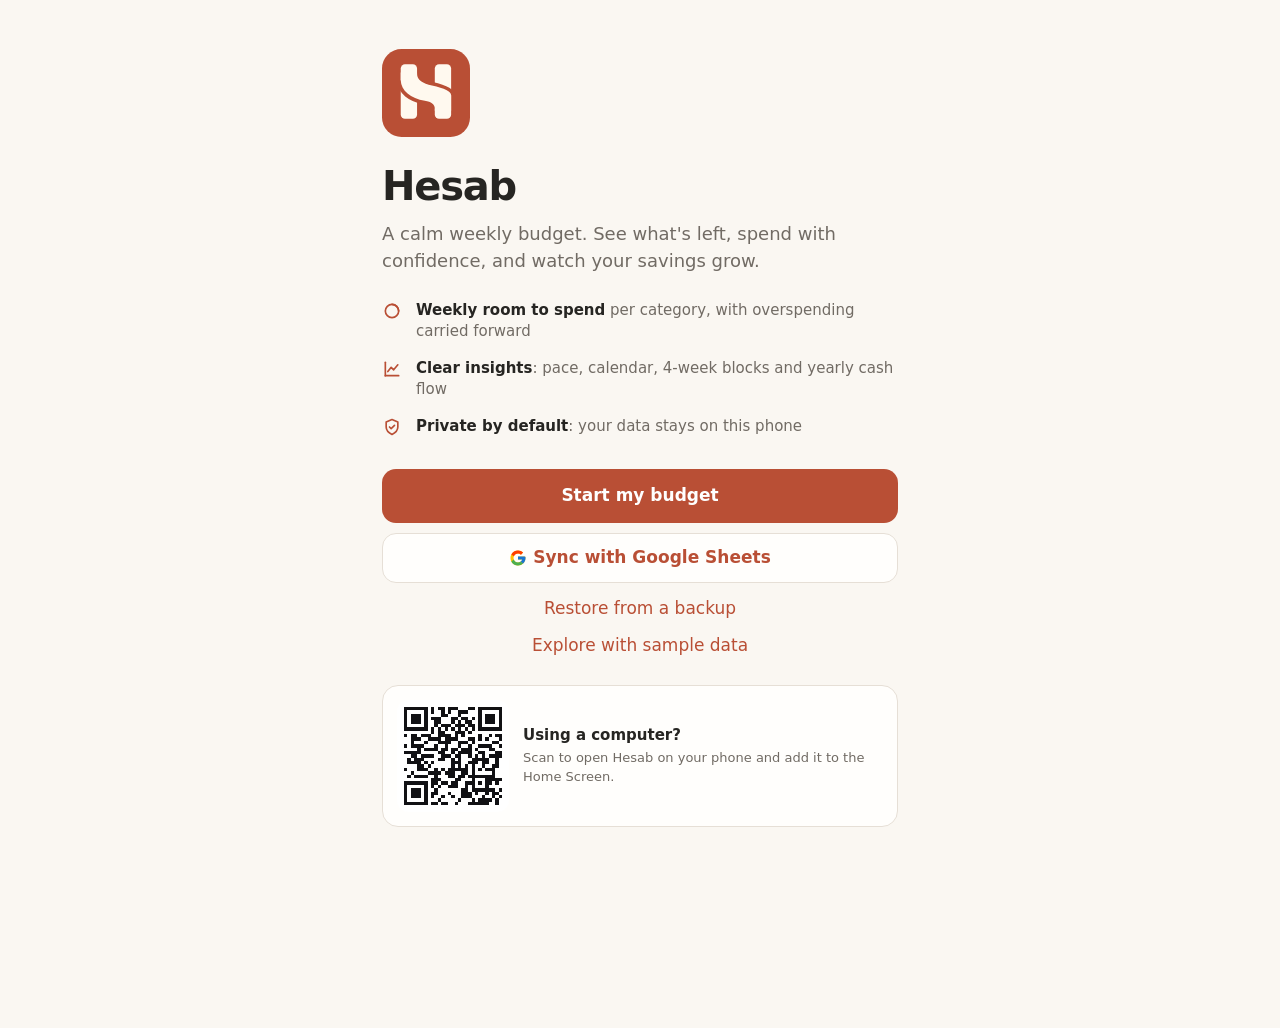
==== index.html @ 4f5e7a4a "1.4: new Hesab identity — H logo, terracotta theme tokens, icons Co-Authored-By: Claude Opus 5.5 <no" ====
<!doctype html>
<html lang="en">
<head>
  <meta charset="utf-8">
  <meta name="viewport" content="width=device-width, initial-scale=1, viewport-fit=cover, user-scalable=no">
  <title>Hesab</title>
  <meta name="description" content="Weekly budget tracker for your Google Sheet.">
  <meta name="theme-color" content="#FAF7F2" media="(prefers-color-scheme: light)">
  <meta name="theme-color" content="#1A1917" media="(prefers-color-scheme: dark)">
  <meta name="apple-mobile-web-app-capable" content="yes">
  <meta name="mobile-web-app-capable" content="yes">
  <meta name="apple-mobile-web-app-status-bar-style" content="default">
  <meta name="apple-mobile-web-app-title" content="Hesab">
  <meta name="format-detection" content="telephone=no">
  <link rel="apple-touch-icon" href="apple-touch-icon.png">
  <link rel="icon" type="image/svg+xml" href="favicon.svg">
  <link rel="icon" href="favicon.ico" sizes="48x48">
  <link rel="manifest" href="manifest.webmanifest">
  <link rel="stylesheet" href="app.css">
</head>
<body>
  <main id="view" aria-live="polite"></main>

  <button class="fab" id="fab" aria-label="Add transaction">
    <svg width="26" height="26" viewBox="0 0 24 24" fill="none" stroke="currentColor" stroke-width="2.4" stroke-linecap="round" aria-hidden="true"><path d="M12 5v14M5 12h14"/></svg>
  </button>

  <nav class="tabbar" aria-label="Sections">
    <button class="tab on" data-tab="week">
      <svg width="24" height="24" viewBox="0 0 24 24" fill="none" stroke="currentColor" stroke-width="2" stroke-linecap="round" aria-hidden="true"><circle cx="12" cy="12" r="8.5"/><path d="M12 3.5a8.5 8.5 0 0 1 8.5 8.5"/></svg>
      <span>Week</span>
    </button>
    <button class="tab" data-tab="activity">
      <svg width="24" height="24" viewBox="0 0 24 24" fill="none" stroke="currentColor" stroke-width="2" stroke-linecap="round" aria-hidden="true"><path d="M9 6h11M9 12h11M9 18h11"/><circle cx="4.5" cy="6" r="1"/><circle cx="4.5" cy="12" r="1"/><circle cx="4.5" cy="18" r="1"/></svg>
      <span>Activity</span>
    </button>
    <button class="tab" data-tab="insights">
      <svg width="24" height="24" viewBox="0 0 24 24" fill="none" stroke="currentColor" stroke-width="2" stroke-linecap="round" stroke-linejoin="round" aria-hidden="true"><path d="M4 20V4"/><path d="M4 20h16"/><path d="m7 15 4-5 3 3 5-6"/></svg>
      <span>Insights</span>
    </button>
  </nav>

  <script src="qrcode.js"></script>
  <script type="module" src="app.js"></script>
</body>
</html>
---- app.css ----
/* ───── Hesab theme tokens (single source of truth; see tokens.json) */
:root {
  --brand: #B94F35;            /* primary actions, active navigation */
  --brand-pressed: #963E29;    /* pressed primary buttons */
  --brand-text: #B94F35;       /* brand-coloured text on light surfaces (AA 4.6:1+) */
  --brand-on-selection: #963E29; /* brand text on --selection (AA 5.7:1) */
  --on-brand: #FFFFFF;         /* text/icons on --brand (AA 5.0:1) */
  --background: #FAF7F2;
  --surface: #FFFEFC;
  --text-primary: #262522;
  --text-secondary: #716B64;   /* AA 4.9:1 on background */
  --border: #E6DFD6;
  --selection: #F6E5DC;
  --success: #28745B;
  --warning: #946313;
  --danger: #B63F42;
  --logo-foreground: #FFF9EF;
  --neutral-chart: #A69C91;    /* bills / fixed costs in charts */

  /* legacy aliases used throughout the stylesheet and charts */
  --bg: var(--background);
  --card: var(--surface);
  --text: var(--text-primary);
  --muted: var(--text-secondary);
  --fill: rgba(113, 107, 100, .13);
  --fill2: rgba(113, 107, 100, .07);
  --line: var(--border);
  --accent: var(--brand);
  --accent-soft: var(--selection);
  --good: var(--success);
  --warn: var(--warning);
  --bad: var(--danger);
  --income: var(--success);
  --fixed: var(--neutral-chart);
  --spend: var(--text-primary); /* ordinary spending in charts stays charcoal */

  --radius: 16px;
  --radius-sm: 12px;
  --shadow-sm: 0 1px 2px rgba(38, 37, 34, .05);
  --tabbar: 64px;
  --safe-b: env(safe-area-inset-bottom, 0px);
  --safe-t: env(safe-area-inset-top, 0px);
  color-scheme: light dark;
}
@media (prefers-color-scheme: dark) {
  :root {
    /* warm dark: brand fills stay #B94F35; text-level pairings lifted for AA */
    --background: #1A1917; --surface: #252421; --text-primary: #F5F0E8; --text-secondary: #B2A99E;
    --border: #3A3632; --selection: #3D2A22;
    --brand-text: #E58B70; --brand-on-selection: #F0A58C;
    --success: #5DB892; --warning: #D9A548; --danger: #EE7A7C;
    --neutral-chart: #6E665E;
    --fill: rgba(178, 169, 158, .16); --fill2: rgba(178, 169, 158, .09);
    --shadow-sm: none;
  }
}

* { box-sizing: border-box; -webkit-tap-highlight-color: transparent; }
[hidden] { display: none !important; }
html { background: var(--bg); }
body {
  margin: 0; min-height: 100dvh; background: var(--bg); color: var(--text);
  font: 17px/1.35 -apple-system, BlinkMacSystemFont, "SF Pro Text", "Inter", system-ui, sans-serif;
  -webkit-font-smoothing: antialiased; -webkit-text-size-adjust: 100%;
  font-variant-numeric: tabular-nums;
  overscroll-behavior-y: none;
}
body.locked { overflow: hidden; }
button { font: inherit; color: inherit; background: none; border: 0; padding: 0; cursor: pointer; }
input { font: inherit; color: inherit; }
h1, h2, h3, p { margin: 0; }
.ic { display: block; flex: none; }
.num, .big, .kpi, .tx-a, .tile b, .cl-r, .amount, .donut-v { font-family: -apple-system-ui-rounded, "SF Pro Rounded", ui-rounded, -apple-system, system-ui, sans-serif; font-variant-numeric: tabular-nums; }

main#view {
  max-width: 560px; margin: 0 auto;
  padding: calc(var(--safe-t) + 8px) 16px calc(var(--tabbar) + var(--safe-b) + 96px);
  display: flex; flex-direction: column; gap: 14px;
  animation: fade .28s ease;
}
@keyframes fade { from { opacity: .4; transform: translateY(4px); } to { opacity: 1; transform: none; } }

/* ───── header */
.hdr { padding: 6px 2px 4px; }
.hdr-row { display: flex; align-items: center; justify-content: space-between; min-height: 36px; }
.eyebrow { font-size: 13px; color: var(--muted); font-weight: 500; }
.hdr-actions { display: flex; gap: 8px; }
.icon-btn { width: 36px; height: 36px; border-radius: 50%; display: grid; place-items: center; background: var(--card); color: var(--text); border: 1px solid var(--border); }
.icon-btn.spin .ic { animation: spin 0.9s linear infinite; }
@keyframes spin { to { transform: rotate(360deg); } }
.hdr-title { display: flex; align-items: center; gap: 8px; margin-top: 6px; }
.titles { flex: 1; min-width: 0; }
.hdr-title:has(.chev) .titles { text-align: center; cursor: pointer; }
.hdr h1 { font-size: 34px; line-height: 1.1; font-weight: 700; letter-spacing: -.02em; }
.hdr p { color: var(--muted); font-size: 15px; margin-top: 3px; }
.chev { width: 38px; height: 38px; border-radius: 50%; display: grid; place-items: center; background: var(--card); border: 1px solid var(--border); color: var(--brand-text); }
.chev:disabled { opacity: .3; }

/* ───── cards */
.card { background: var(--card); border: 1px solid var(--border); border-radius: var(--radius); padding: 16px; box-shadow: var(--shadow-sm); }
.card-h { display: flex; align-items: baseline; justify-content: space-between; gap: 10px; margin-bottom: 10px; }
.card h2 { font-size: 19px; font-weight: 650; letter-spacing: -.01em; }
.muted { color: var(--muted); font-size: 14px; }
.link { color: var(--brand-text); font-size: 15px; font-weight: 500; }
.empty { color: var(--muted); font-size: 15px; padding: 8px 0 2px; }
.big-empty { text-align: center; padding: 48px 0; }
.hint { color: var(--muted); font-size: 13px; line-height: 1.4; margin: 6px 4px 10px; }

/* hero */
.hero { display: flex; align-items: center; gap: 18px; padding: 20px 18px; }
.hero-ring { position: relative; width: 132px; height: 132px; flex: none; }
.ring-arc { animation: ringIn .9s cubic-bezier(.2, .8, .2, 1); }
@keyframes ringIn { from { stroke-dasharray: 0 999; } }
.ring-c { position: absolute; inset: 0; display: grid; place-content: center; text-align: center; }
.ring-c b { font-size: 26px; font-weight: 700; letter-spacing: -.02em; font-family: ui-rounded, -apple-system, system-ui; }
.ring-c span { font-size: 12px; color: var(--muted); margin-top: -2px; }
.hero-txt { display: flex; flex-direction: column; min-width: 0; }
.pill { align-self: flex-start; font-size: 12px; font-weight: 650; padding: 3px 9px; border-radius: 99px; margin-bottom: 8px; }
.pill.good { color: var(--good); background: color-mix(in srgb, var(--good) 11%, var(--card)); }
.pill.warn { color: var(--warn); background: color-mix(in srgb, var(--warn) 11%, var(--card)); }
.pill.bad { color: var(--bad); background: color-mix(in srgb, var(--bad) 10%, var(--card)); }
.pill .ic { display: inline-block; vertical-align: -2px; margin-right: 4px; }
.lbl { font-size: 14px; color: var(--muted); }
.big { font-size: 40px; line-height: 1.05; font-weight: 700; letter-spacing: -.03em; margin: 2px 0 4px; }
.sub { font-size: 14px; color: var(--muted); }
.sub.em { color: var(--text); font-weight: 500; margin-top: 4px; }
.warnTxt { color: var(--bad); margin-top: 2px; }

/* demo banner */
.demo { display: flex; align-items: center; gap: 12px; text-align: left; padding: 14px 16px; width: 100%; }
.demo > span:nth-child(2) { flex: 1; display: flex; flex-direction: column; }
.demo b { font-size: 15px; }
.demo small { font-size: 13px; color: var(--muted); }
.demo-ic { width: 36px; height: 36px; border-radius: 12px; display: grid; place-items: center; background: var(--selection); color: var(--brand-on-selection); }
.demo > .ic { color: var(--muted); }

/* charts */
.chart { width: 100%; height: auto; display: block; overflow: visible; }
.chart .axis { stroke: var(--line); stroke-width: 1; }
.chart .ideal { fill: none; stroke: var(--muted); stroke-opacity: .55; stroke-width: 1.6; stroke-dasharray: 4 5; }
.chart .target { stroke: var(--muted); stroke-opacity: .7; stroke-width: 1.4; stroke-dasharray: 4 4; }
.chart .tick, .donut .tick { font-size: 11px; fill: var(--muted); font-weight: 500; }
.chart .tick.strong { fill: var(--text); font-weight: 700; }
.chart .draw { stroke-dasharray: 900; animation: draw 1s ease forwards; }
@keyframes draw { from { stroke-dashoffset: 900; } to { stroke-dashoffset: 0; } }
.chart .wbar { cursor: pointer; }
.chart .wbar rect:nth-child(2) { transition: opacity .2s; }
.legend { display: flex; align-items: center; gap: 6px; font-size: 12px; color: var(--muted); }
.legend i { display: inline-block; width: 9px; height: 9px; border-radius: 3px; margin-left: 4px; }
.lg-line { width: 14px !important; height: 3px !important; border-radius: 2px; background: var(--spend); }
.lg-dash { width: 14px !important; height: 0 !important; border-top: 2px dashed var(--muted); border-radius: 0 !important; }

/* category lines */
.list { padding-top: 14px; padding-bottom: 8px; }
.cl { display: flex; gap: 12px; align-items: center; padding: 9px 0; }
.cl + .cl { border-top: .5px solid var(--line); }
.cl-main { flex: 1; min-width: 0; }
.cl-top { display: flex; justify-content: space-between; align-items: baseline; gap: 8px; }
.cl-n { font-weight: 550; font-size: 16px; white-space: nowrap; overflow: hidden; text-overflow: ellipsis; }
.cl-r { font-size: 15px; font-weight: 600; white-space: nowrap; }
.cl-r.neg { color: var(--bad); }
.bar { height: 6px; border-radius: 6px; background: var(--fill); margin: 7px 0 5px; overflow: hidden; }
.bar i { display: block; height: 100%; border-radius: 6px; transition: width .6s cubic-bezier(.2, .8, .2, 1); }
.cl-sub { font-size: 13px; color: var(--muted); }
.cl-sub em { color: var(--bad); font-style: normal; }
.cat-ic { display: grid; place-items: center; border-radius: 30%; color: var(--c); background: color-mix(in srgb, var(--c) 15%, transparent); flex: none; }

/* transactions */
.tx { display: flex; align-items: center; gap: 12px; width: 100%; padding: 9px 0; text-align: left; }
.tx + .tx { border-top: .5px solid var(--line); }
.tx:active { opacity: .6; }
.tx-main { flex: 1; min-width: 0; display: flex; flex-direction: column; }
.tx-t { font-weight: 550; font-size: 16px; white-space: nowrap; overflow: hidden; text-overflow: ellipsis; }
.tx-s { font-size: 13px; color: var(--muted); white-space: nowrap; overflow: hidden; text-overflow: ellipsis; }
.tx-a { font-weight: 600; font-size: 16px; white-space: nowrap; }
.tx-a.inc { color: var(--income); }
.tight { padding-top: 6px; padding-bottom: 6px; }

/* activity */
.search { display: flex; align-items: center; gap: 8px; background: var(--fill); border-radius: 12px; padding: 0 12px; color: var(--muted); }
.search input { flex: 1; border: 0; background: none; outline: none; padding: 10px 0; color: var(--text); font-size: 16px; }
.chips { display: flex; gap: 8px; overflow-x: auto; scrollbar-width: none; margin: 0 -16px; padding: 0 16px; }
.chip { padding: 7px 14px; border-radius: 99px; background: var(--card); border: 1px solid var(--border); font-size: 14px; font-weight: 550; white-space: nowrap; }
.chip.on { background: var(--selection); color: var(--brand-on-selection); border-color: var(--brand); }
.group { display: flex; flex-direction: column; gap: 6px; }
.group-h { display: flex; justify-content: space-between; font-size: 13px; color: var(--muted); font-weight: 600; text-transform: uppercase; letter-spacing: .03em; padding: 8px 6px 0; }

/* insights */
.seg { display: grid; grid-auto-flow: column; grid-auto-columns: 1fr; background: var(--fill); border-radius: 10px; padding: 2px; }
.seg button { padding: 7px 0; border-radius: 8px; font-size: 14px; font-weight: 550; transition: background .2s; }
.seg button.on { background: var(--card); color: var(--text); box-shadow: 0 1px 2px rgba(38, 37, 34, .12); }
.tiles { display: grid; grid-template-columns: repeat(3, 1fr); gap: 8px; margin-top: 12px; }
.tiles.four { grid-template-columns: repeat(2, 1fr); margin-top: 0; }
.tiles.four .tile, section + .tiles .tile, .tiles:first-child .tile { background: var(--card); border: 1px solid var(--border); }
.tile { background: var(--fill2); border-radius: 16px; padding: 11px 12px; display: flex; flex-direction: column; gap: 2px; min-width: 0; }
.tile span { font-size: 12px; color: var(--muted); font-weight: 500; }
.tile b { font-size: 21px; font-weight: 700; letter-spacing: -.02em; white-space: nowrap; }
.tiles:not(.four) .tile b { font-size: 18px; }
.tile b.inc { color: var(--income); }
.tile b.neg, .kpi.bad { color: var(--bad); }
.tile b.pos, .kpi.good { color: var(--good); }
.kpi { font-size: 34px; font-weight: 700; letter-spacing: -.03em; }
.stepper { display: flex; align-items: center; gap: 10px; background: var(--card); border: 1px solid var(--border); border-radius: var(--radius); padding: 10px; }
.stepper > div { flex: 1; text-align: center; display: flex; flex-direction: column; }
.stepper b { font-size: 17px; }
.stepper span { font-size: 13px; color: var(--muted); }
.donut-row { display: flex; align-items: center; gap: 16px; }
.donut { flex: none; }
.donut-v { font-size: 22px; font-weight: 700; fill: var(--text); }
.legend-list { list-style: none; margin: 0; padding: 0; flex: 1; min-width: 0; display: flex; flex-direction: column; gap: 7px; }
.legend-list li { display: flex; align-items: center; gap: 8px; font-size: 14px; }
.legend-list i { width: 9px; height: 9px; border-radius: 3px; flex: none; }
.legend-list span { flex: 1; white-space: nowrap; overflow: hidden; text-overflow: ellipsis; }
.legend-list b { font-weight: 600; font-variant-numeric: tabular-nums; }
.hbars { display: flex; flex-direction: column; gap: 9px; margin-top: 6px; }
.hbar { display: grid; grid-template-columns: 112px 1fr auto; align-items: center; gap: 10px; font-size: 14px; }
.hbar-l { white-space: nowrap; overflow: hidden; text-overflow: ellipsis; }
.hbar-t { height: 8px; background: var(--fill); border-radius: 8px; overflow: hidden; }
.hbar-t i { display: block; height: 100%; border-radius: 8px; }
.hbar-v { font-weight: 600; font-variant-numeric: tabular-nums; }
.hm-wrap { width: 100%; }
.hm { fill: var(--fill); }
.heat .hm.l-1 { fill: transparent; }
.hm.l1 { fill: color-mix(in srgb, var(--accent) 22%, transparent); }
.hm.l2 { fill: color-mix(in srgb, var(--accent) 42%, transparent); }
.hm.l3 { fill: color-mix(in srgb, var(--accent) 64%, transparent); }
.hm.l4 { fill: color-mix(in srgb, var(--accent) 84%, transparent); }
.hm.l5 { fill: var(--accent); }
.hm-legend { display: flex; align-items: center; justify-content: flex-end; gap: 4px; font-size: 11px; color: var(--muted); margin-top: 8px; }
.hm-legend i { width: 11px; height: 11px; border-radius: 3px; background: var(--fill); }
.hm-legend i.l1 { background: color-mix(in srgb, var(--accent) 22%, transparent); }
.hm-legend i.l2 { background: color-mix(in srgb, var(--accent) 42%, transparent); }
.hm-legend i.l3 { background: color-mix(in srgb, var(--accent) 64%, transparent); }
.hm-legend i.l4 { background: color-mix(in srgb, var(--accent) 84%, transparent); }
.hm-legend i.l5 { background: var(--accent); }

/* ───── tab bar + fab */
.tabbar {
  position: fixed; left: 0; right: 0; bottom: 0; z-index: 20;
  display: flex; justify-content: center; gap: 0;
  padding: 6px 12px calc(var(--safe-b) + 6px);
  background: color-mix(in srgb, var(--bg) 78%, transparent);
  -webkit-backdrop-filter: saturate(180%) blur(20px); backdrop-filter: saturate(180%) blur(20px);
  border-top: .5px solid var(--line);
}
.tab { flex: 1; max-width: 140px; display: flex; flex-direction: column; align-items: center; gap: 3px; color: var(--muted); font-size: 11px; font-weight: 550; padding: 4px 0; }
.tab.on { color: var(--brand-text); }
.fab {
  position: fixed; z-index: 21; right: max(20px, calc(50vw - 260px));
  bottom: calc(var(--tabbar) + var(--safe-b) + 18px);
  width: 60px; height: 60px; border-radius: 50%; display: grid; place-items: center;
  color: var(--on-brand); background: var(--brand);
  box-shadow: 0 4px 12px rgba(38, 37, 34, .16);
  transition: transform .18s ease, background .15s;
}
.fab:active { transform: scale(.94); background: var(--brand-pressed); }

/* ───── sheets */
.sheet-wrap { position: fixed; inset: 0; z-index: 50; }
.backdrop { position: absolute; inset: 0; background: rgba(38, 37, 34, .36); opacity: 0; transition: opacity .3s; }
.sheet {
  position: absolute; left: 0; right: 0; bottom: 0; margin: 0 auto; max-width: 560px;
  background: var(--bg); border-radius: 22px 22px 0 0;
  padding: 6px 16px calc(var(--safe-b) + 14px);
  transform: translateY(100%); transition: transform .34s cubic-bezier(.2, .9, .25, 1);
  max-height: calc(100dvh - var(--safe-t) - 18px); display: flex; flex-direction: column;
}
.sheet.tall { height: calc(100dvh - var(--safe-t) - 18px); }
.sheet-wrap.open .backdrop { opacity: 1; }
.sheet-wrap.open .sheet { transform: none; }
.grab { width: 100%; height: 22px; display: grid; place-items: center; flex: none; }
.grab::before { content: ""; width: 38px; height: 5px; border-radius: 3px; background: var(--fill); }
.sheet-h { display: flex; align-items: center; justify-content: space-between; padding: 0 2px 8px; flex: none; }
.sheet-h b { font-size: 17px; }
.txt-btn { color: var(--brand-text); font-size: 17px; min-width: 56px; text-align: left; }
.sheet-h .txt-btn:last-child { text-align: right; }
.txt-btn.bad { color: var(--bad); }
.txt-btn.center { display: block; margin: 12px auto 0; text-align: center; }
.sheet-scroll { overflow-y: auto; flex: 1; margin: 0 -16px; padding: 0 16px 20px; -webkit-overflow-scrolling: touch; }

/* entry */
.amount { display: flex; justify-content: center; align-items: flex-start; gap: 2px; font-size: 56px; font-weight: 700; letter-spacing: -.03em; padding: 4px 0 10px; }
.amount .cur { font-size: 30px; margin-top: 9px; color: var(--muted); }
.amount.zero #amtV { color: var(--muted); }
.caret { width: 3px; height: 50px; margin: 9px 0 0 3px; border-radius: 2px; background: var(--accent); animation: blink 1.1s steps(1) infinite; }
@keyframes blink { 50% { opacity: 0; } }
.seg.small { margin: 0 auto 10px; width: 100%; max-width: 360px; }
.cats { display: grid; grid-auto-flow: column; grid-template-rows: repeat(2, auto); gap: 8px; overflow-x: auto; scrollbar-width: none; margin: 0 -16px; padding: 2px 16px 6px; scroll-snap-type: x proximity; }
.cats::-webkit-scrollbar, .chips::-webkit-scrollbar, .hm-wrap::-webkit-scrollbar { display: none; }
.cat { width: 82px; display: flex; flex-direction: column; align-items: center; gap: 5px; padding: 8px 4px; border-radius: 16px; font-size: 11.5px; font-weight: 550; line-height: 1.15; text-align: center; scroll-snap-align: start; border: 1.5px solid transparent; }
.cat span:last-child { display: -webkit-box; -webkit-line-clamp: 2; -webkit-box-orient: vertical; overflow: hidden; }
.cat.on { background: var(--selection); border-color: var(--brand); }
.meta-row { display: flex; gap: 8px; margin: 10px 0 8px; }
.meta { position: relative; display: flex; align-items: center; gap: 7px; background: var(--card); border: 1px solid var(--border); border-radius: 12px; padding: 0 12px; height: 44px; color: var(--muted); font-size: 15px; }
.meta span { color: var(--text); font-weight: 550; white-space: nowrap; }
.meta input[type=date] { position: absolute; inset: 0; opacity: 0; width: 100%; }
.meta.grow { flex: 1; min-width: 0; }
.meta.grow input { flex: 1; min-width: 0; border: 0; outline: 0; background: none; font-size: 16px; color: var(--text); }
.keypad { display: grid; grid-template-columns: repeat(3, 1fr); gap: 6px; margin: 4px 0 10px; }
.keypad button { height: 52px; border-radius: 14px; font-size: 26px; font-weight: 500; display: grid; place-items: center; font-family: ui-rounded, -apple-system, system-ui; transition: background .12s; }
.keypad button:active { background: var(--fill); }
.primary { width: 100%; height: 54px; border-radius: 14px; background: var(--brand); color: var(--on-brand); font-size: 17px; font-weight: 650; transition: opacity .2s, transform .15s; }
.primary:disabled { opacity: .35; }
.primary:active:not(:disabled) { transform: scale(.98); background: var(--brand-pressed); }

/* settings */
h3.grp { font-size: 13px; text-transform: uppercase; letter-spacing: .04em; color: var(--muted); font-weight: 600; margin: 20px 6px 8px; }
.form { padding: 4px 16px; }
.form label, .form .row { display: flex; align-items: center; gap: 10px; min-height: 48px; }
.form label + label, .form .row + .row, .form label + .row { border-top: .5px solid var(--line); }
.form label > span:first-child:not(.cat-ic) { width: 86px; flex: none; color: var(--text); }
.form label input { flex: 1; min-width: 0; border: 0; outline: 0; background: none; font-size: 16px; color: var(--text); padding: 12px 0; }
.form .row > span { flex: 1; }
.form .row > .cat-ic { flex: none; }
.form .row.total b, .form .row b { font-weight: 600; }
.form label.row > span:nth-child(2) { flex: 1; }
.money-in { display: flex; align-items: center; gap: 2px; color: var(--muted); }
.money-in input { width: 64px !important; flex: none !important; text-align: right; font-variant-numeric: tabular-nums; color: var(--text) !important; }

/* onboarding */
body.onboarding .tabbar, body.onboarding .fab { display: none; }
.welcome { min-height: calc(100dvh - var(--safe-t) - var(--safe-b) - 40px); display: flex; flex-direction: column; justify-content: center; padding: 24px 6px; }
.w-logo { display: block; width: 88px; height: 88px; margin-bottom: 22px; }
.w-logo img { width: 100%; height: 100%; display: block; }
.welcome h1 { font-size: 40px; font-weight: 750; letter-spacing: -.03em; }
.w-lead { font-size: 18px; color: var(--muted); margin: 8px 0 26px; line-height: 1.45; }
.w-points { list-style: none; padding: 0; margin: 0 0 32px; display: flex; flex-direction: column; gap: 16px; }
.w-points li { display: flex; gap: 14px; align-items: flex-start; font-size: 15px; color: var(--muted); line-height: 1.4; }
.w-points li .ic { color: var(--brand-text); margin-top: 1px; }
.w-points b { color: var(--text); font-weight: 600; }
.w-actions { display: flex; flex-direction: column; gap: 10px; }
.ghost { width: 100%; height: 50px; border-radius: 14px; background: var(--card); border: 1px solid var(--border); color: var(--brand-text); font-size: 17px; font-weight: 600; display: flex; align-items: center; justify-content: center; gap: 6px; margin-top: 10px; }
.w-actions .ghost { margin-top: 0; }
.w-actions .txt-btn { margin-top: 4px; }
.restore { cursor: pointer; display: block; width: 100%; }
.hint b { color: var(--text); font-weight: 600; }

/* settings extras */
.src-list { padding: 4px 6px; }
.src { display: flex; align-items: center; gap: 12px; width: 100%; padding: 10px; text-align: left; border-radius: 16px; }
.src + .src { margin-top: 2px; }
.src.on { background: var(--selection); }
.src-ic { width: 36px; height: 36px; border-radius: 11px; display: grid; place-items: center; background: var(--fill2); color: var(--brand-text); flex: none; }
.src-t { flex: 1; display: flex; flex-direction: column; }
.src-t b { font-size: 16px; font-weight: 600; }
.src-t small { font-size: 13px; color: var(--muted); }
.src-ck { color: var(--brand-on-selection); }
#sheetForm { margin-top: 10px; }
.row-name { flex: 1; text-align: left; font-size: 16px; padding: 12px 0; color: var(--text); }
.row-name::after { content: " ›"; color: var(--muted); }
.kind-tag { flex: none !important; font-size: 13px; color: var(--muted); background: var(--fill2); padding: 3px 9px; border-radius: 99px; }
.form .row.act { width: 100%; text-align: left; color: var(--brand-text); gap: 12px; cursor: pointer; }
.form .row.act span { color: var(--brand-text); font-size: 16px; }
.cat-preview { display: grid; place-items: center; padding: 6px 0 16px; }
.hint.center, .txt-btn.center { text-align: center; }
.txt-btn:disabled { opacity: .35; }

/* install */
.install-banner {
  position: fixed; z-index: 22; left: 12px; right: 12px; max-width: 536px; margin: 0 auto;
  bottom: calc(var(--tabbar) + var(--safe-b) + 12px);
  background: var(--card); border: 1px solid var(--border); border-radius: 18px; padding: 12px; box-shadow: 0 8px 24px rgba(38, 37, 34, .12);
  animation: rise .45s cubic-bezier(.2, .9, .25, 1.1);
}
@keyframes rise { from { transform: translateY(30px); opacity: 0; } }
body.onboarding .install-banner { display: none; }
.install-banner ~ .fab, body:has(.install-banner) .fab { bottom: calc(var(--tabbar) + var(--safe-b) + 128px); }
.ib-head { display: flex; align-items: center; gap: 12px; margin-bottom: 10px; }
.ib-icon { width: 46px; height: 46px; border-radius: 12px; flex: none; }
.ib-t { flex: 1; display: flex; flex-direction: column; }
.ib-t b { font-size: 16px; }
.ib-t small { font-size: 13px; color: var(--muted); }
.ib-x { width: 30px; height: 30px; border-radius: 50%; display: grid; place-items: center; background: var(--fill2); color: var(--muted); }
.primary.slim, .ghost.slim { height: 44px; font-size: 16px; border-radius: 13px; }
.install-hero { display: flex; flex-direction: column; align-items: center; text-align: center; gap: 10px; padding: 4px 12px 16px; }
.install-hero img { border-radius: 18px; }
.install-hero p { color: var(--muted); font-size: 15px; }
.steps { list-style: none; margin: 0 0 14px; padding: 6px 16px; background: var(--card); border: 1px solid var(--border); border-radius: var(--radius); }
.steps li { display: flex; align-items: center; gap: 12px; padding: 12px 0; font-size: 16px; line-height: 1.35; }
.steps li + li { border-top: .5px solid var(--line); }
.step-n { width: 26px; height: 26px; border-radius: 50%; background: var(--selection); color: var(--brand-on-selection); font-weight: 700; font-size: 14px; display: grid; place-items: center; flex: none; }
.share-glyph { display: inline-block; vertical-align: -4px; color: var(--brand-text); margin: 0 1px; }
.qr-card { display: flex; align-items: center; gap: 16px; background: var(--card); border: 1px solid var(--border); border-radius: var(--radius); padding: 14px; margin-bottom: 12px; }
.qr-card .qr, .w-qr .qr { border-radius: 12px; flex: none; }
.qr-card p, .w-qr p { display: flex; flex-direction: column; gap: 4px; font-size: 15px; }
.qr-card small, .w-qr small { color: var(--muted); font-size: 13px; line-height: 1.4; }
.install-card { padding: 0; background: none; }
.install-card .steps, .install-card .qr-card { background: var(--card); }
.share-row { display: flex; gap: 8px; align-items: center; }
.share-url { flex: 1; min-width: 0; height: 44px; border: 1px solid var(--border); border-radius: 12px; background: var(--card); padding: 0 14px; color: var(--muted); font-size: 14px; }
.share-row .ghost { width: auto; padding: 0 18px; margin: 0; }
.w-qr { display: flex; align-items: center; gap: 14px; margin-top: 28px; background: var(--card); border: 1px solid var(--border); border-radius: var(--radius); padding: 14px; }
.w-install { display: flex; align-items: center; gap: 10px; margin-top: 22px; padding: 14px 16px; border-radius: 14px; background: var(--card); border: 1px solid var(--border); color: var(--text); font-size: 15px; font-weight: 550; text-align: left; }
.w-install span { flex: 1; }
.w-install .ic:first-child { color: var(--brand-text); }

/* toast */
.toast {
  position: fixed; left: 50%; top: calc(var(--safe-t) + 10px); z-index: 80;
  transform: translate(-50%, -140%); transition: transform .35s cubic-bezier(.2, .9, .25, 1.2);
  display: flex; align-items: center; gap: 8px; max-width: calc(100vw - 32px);
  background: var(--card); color: var(--text); border-radius: 99px; padding: 11px 18px;
  font-size: 15px; font-weight: 550; border: 1px solid var(--border); box-shadow: 0 6px 18px rgba(38, 37, 34, .12);
}
.toast .ic { color: var(--good); }
.toast.bad { color: var(--bad); border-radius: 18px; }
.toast.show { transform: translate(-50%, 0); }

@media (prefers-reduced-motion: reduce) {
  *, *::before, *::after { animation: none !important; transition: none !important; }
}

/* number inputs inside setting rows */
.money-in input { border: 0; outline: 0; background: var(--fill2); border-radius: 8px; padding: 6px 8px; font-size: 16px; -moz-appearance: textfield; appearance: textfield; }
.money-in input::-webkit-outer-spin-button, .money-in input::-webkit-inner-spin-button { -webkit-appearance: none; margin: 0; }
.money-in input:focus { box-shadow: 0 0 0 2px var(--brand); }

/* reorder + delete-with-move */
.grip { flex: none !important; width: 22px; display: grid; place-items: center; color: var(--muted); touch-action: none; cursor: grab; margin-left: -6px; }
.row.dragging { position: relative; z-index: 2; background: var(--card); box-shadow: 0 6px 18px rgba(38, 37, 34, .14); border-radius: 12px; transition: none; }
.select { flex: 1; min-width: 0; border: 0; background: none; font-size: 16px; color: var(--text); padding: 12px 0; outline: 0; -webkit-appearance: none; appearance: none; text-align: right; }
.primary.danger { background: var(--danger); color: #FFFFFF; margin-top: 12px; }

/* google sync */
.sync-pill { display: inline-flex; align-items: center; gap: 5px; font-size: 13px; font-weight: 600; padding: 5px 10px; border-radius: 99px; background: var(--fill2); color: var(--muted); }
.sync-pill.warn { background: color-mix(in srgb, var(--warn) 11%, var(--card)); color: var(--warn); }
.g-btn svg { flex: none; }
.g-badge { width: 64px; height: 64px; border-radius: 18px; display: grid; place-items: center; background: var(--selection); color: var(--brand-on-selection); }
.g-panel { margin-top: 10px; }
.g-panel a.row, .form a.row { text-decoration: none; }
.ellip { max-width: 60%; overflow: hidden; text-overflow: ellipsis; white-space: nowrap; text-align: right; }
.form .row b.pos { color: var(--good); }
.form .row b.neg { color: var(--warn); }
.form label.toggle { justify-content: space-between; }
.form label.toggle > span:first-child { width: auto; flex: 1; }
.form label.toggle input { flex: none; width: 44px; height: 26px; appearance: none; -webkit-appearance: none; background: var(--fill); border-radius: 99px; position: relative; transition: background .2s; cursor: pointer; padding: 0; }
.form label.toggle input::after { content: ""; position: absolute; top: 2px; left: 2px; width: 22px; height: 22px; border-radius: 50%; background: #fff; box-shadow: 0 1px 3px rgba(0, 0, 0, .25); transition: transform .2s; }
.form label.toggle input:checked { background: var(--good); }
.form label.toggle input:checked::after { transform: translateX(18px); }
.txt-btn.small { font-size: 14px; color: var(--muted); margin: 8px auto 0; display: block; }

/* ───── focus + brand utilities */
:focus-visible { outline: 2px solid var(--brand); outline-offset: 2px; border-radius: 6px; }
.search:focus-within { box-shadow: 0 0 0 2px var(--brand); }
.brand-lockup { display: block; height: 28px; width: auto; }
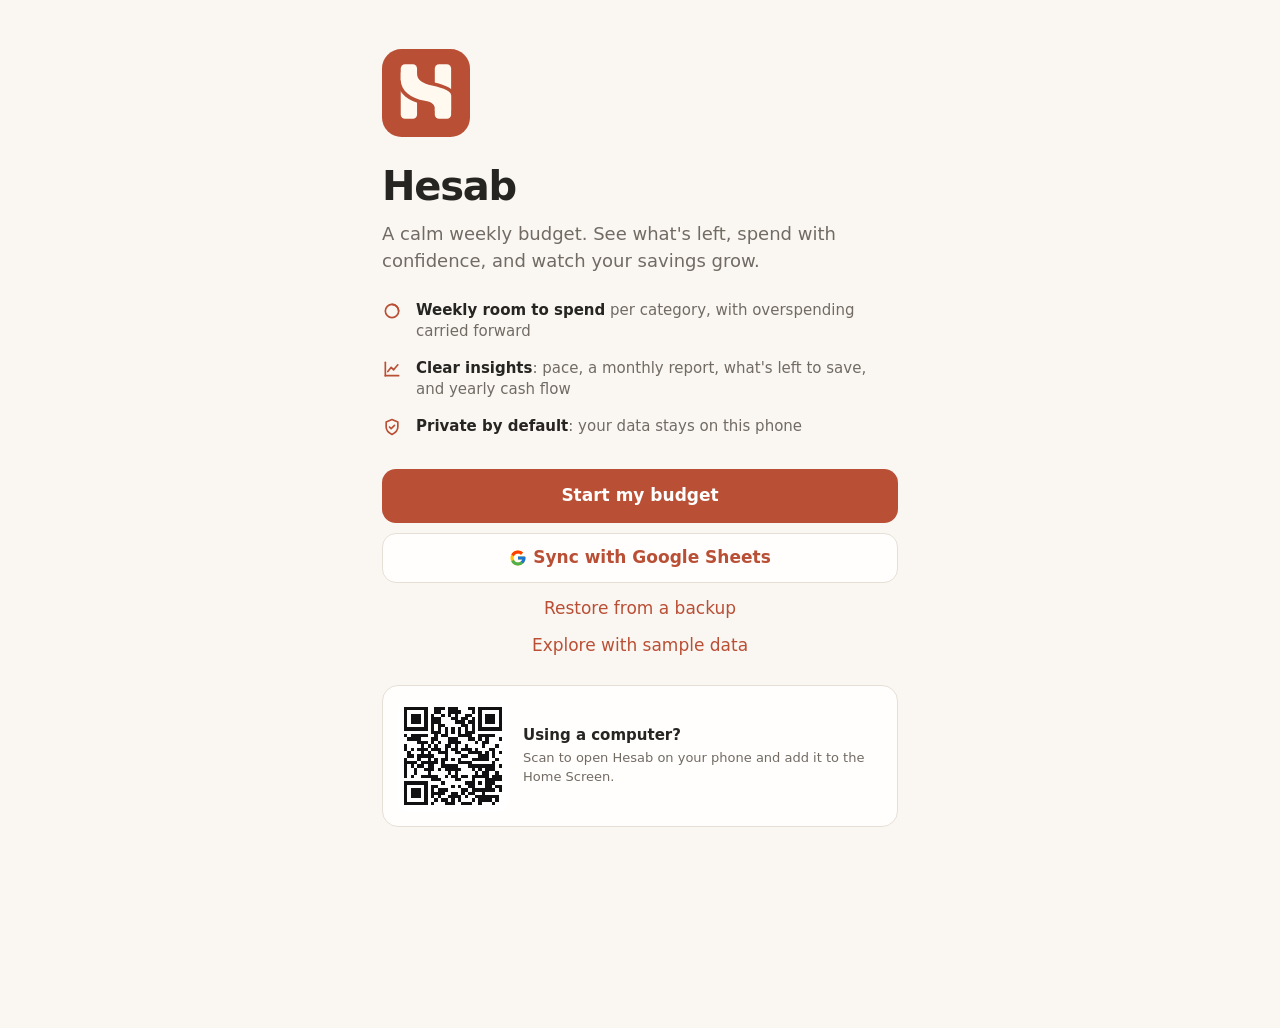
==== commit 061a369f: "Add files via upload" ====
--- a/index.html
+++ b/index.html
@@ -38,6 +38,10 @@
       <svg width="24" height="24" viewBox="0 0 24 24" fill="none" stroke="currentColor" stroke-width="2" stroke-linecap="round" stroke-linejoin="round" aria-hidden="true"><path d="M4 20V4"/><path d="M4 20h16"/><path d="m7 15 4-5 3 3 5-6"/></svg>
       <span>Insights</span>
     </button>
+    <button class="tab" data-tab="lists">
+      <svg width="24" height="24" viewBox="0 0 24 24" fill="none" stroke="currentColor" stroke-width="2" stroke-linecap="round" stroke-linejoin="round" aria-hidden="true"><path d="M3 4h2l2.2 10.5h10.6L20 7H6.3"/><circle cx="9" cy="19" r="1.4"/><circle cx="17" cy="19" r="1.4"/></svg>
+      <span>Lists</span>
+    </button>
   </nav>
 
   <script src="qrcode.js"></script>
--- a/app.css
+++ b/app.css
@@ -66,6 +66,14 @@
   overscroll-behavior-y: none;
 }
 body.locked { overflow: hidden; }
+/* Behave like a phone app, not a web page: no text selection, no long-press callout or image drag,
+   no double-tap zoom. Text fields stay selectable so typing and editing still work. */
+html, body { -webkit-user-select: none; user-select: none; -webkit-touch-callout: none; }
+*, *::before, *::after { -webkit-user-select: none; user-select: none; -webkit-touch-callout: none; }
+input, textarea, select, [contenteditable="true"] { -webkit-user-select: text; user-select: text; -webkit-touch-callout: default; }
+img, svg { -webkit-user-drag: none; user-drag: none; pointer-events: auto; }
+html, body, button, a, label, .tab, .cl, .tx { touch-action: manipulation; }
+a, button, [data-act], .tab { cursor: default; }
 button { font: inherit; color: inherit; background: none; border: 0; padding: 0; cursor: pointer; }
 input { font: inherit; color: inherit; }
 h1, h2, h3, p { margin: 0; }
@@ -443,3 +451,124 @@
 :focus-visible { outline: 2px solid var(--brand); outline-offset: 2px; border-radius: 6px; }
 .search:focus-within { box-shadow: 0 0 0 2px var(--brand); }
 .brand-lockup { display: block; height: 28px; width: auto; }
+
+/* ───── brand mark in the header and settings */
+.brand { display: flex; align-items: center; gap: 10px; min-width: 0; }
+.brand > img { flex: none; width: 28px; height: 28px; border-radius: 7px; }
+.about { display: flex; flex-direction: column; align-items: center; gap: 6px; margin: 28px 0 8px; color: var(--muted); font-size: 13px; }
+.about img { height: 32px; width: auto; }
+.about .dark-only { display: none; }
+@media (prefers-color-scheme: dark) { .about .light-only { display: none; } .about .dark-only { display: block; } }
+
+/* ───── bills & income vs plan */
+.cl-sub { font-size: 12px; color: var(--muted); margin-top: 4px; }
+.cl-r.pos { color: var(--good); } .cl-r.muted { color: var(--muted); font-weight: 500; }
+.cl-r .ic { display: inline-block; vertical-align: -2px; }
+.plan-tiles { grid-template-columns: repeat(2, 1fr); margin: 2px 0 6px; }
+.plan-tiles .tile small { display: block; font-size: 12px; color: var(--muted); margin-top: 2px; }
+.sub-h { font-size: 13px; font-weight: 600; color: var(--muted); text-transform: uppercase; letter-spacing: .04em; margin: 14px 0 2px; }
+.plan-in { display: inline-flex; align-items: baseline; gap: 4px; }
+.plan-in small { color: var(--muted); font-size: 12px; }
+
+/* ───── settings: category groups */
+.grp-sub { margin: -4px 4px 8px; }
+.cat-group { margin-bottom: 4px; }
+.add-cat { display: inline-flex; align-items: center; gap: 6px; min-height: 44px; padding: 0 6px; margin-bottom: 6px; font-size: 15px; font-weight: 600; }
+.cat-group .empty.small { padding: 14px 0; font-size: 14px; color: var(--muted); }
+
+/* ---- guidance ---- */
+.guide ul { list-style: none; margin: 0; padding: 0; display: flex; flex-direction: column; gap: 10px; }
+.guide li { display: flex; gap: 10px; align-items: flex-start; font-size: 14.5px; line-height: 1.4; }
+.guide .g-ic { flex: none; width: 26px; height: 26px; border-radius: 8px; display: grid; place-items: center; background: var(--selection); color: var(--brand-text); }
+.guide li.good .g-ic { background: color-mix(in srgb, var(--success) 14%, transparent); color: var(--success); }
+.guide li.warn .g-ic { background: color-mix(in srgb, var(--warning) 16%, transparent); color: var(--warning); }
+.guide li.bad .g-ic { background: color-mix(in srgb, var(--danger) 14%, transparent); color: var(--danger); }
+.guide li > span:last-child { padding-top: 3px; }
+
+/* tappable rows that open their entries */
+button.cl { width: 100%; text-align: left; font: inherit; color: inherit; background: none; border: 0; border-radius: 0; }
+.cl.tap { cursor: pointer; }
+.cl.tap:active { background: var(--fill); }
+.hint.center { text-align: center; }
+.seg button { white-space: nowrap; }
+.saved-period { display: flex; gap: 8px; align-items: flex-start; margin: -2px 0 8px; font-size: 14px; color: var(--text-secondary); line-height: 1.4; }
+.saved-period svg { flex: none; margin-top: 2px; }
+.saved-period b { color: var(--text-primary); font-weight: 600; }
+
+/* bills & income: one-tap tick */
+.plan-row { display: flex; align-items: center; gap: 10px; }
+.plan-row + .plan-row { border-top: .5px solid var(--line); }
+.plan-row .cl { flex: 1; min-width: 0; }
+.tick { flex: none; width: 34px; height: 34px; border-radius: 50%; display: grid; place-items: center; border: 1.5px solid var(--border); color: var(--text-secondary); background: var(--surface); cursor: pointer; }
+.tick:active { background: var(--selection); }
+button.tick { color: color-mix(in srgb, var(--text-secondary) 55%, transparent); }
+.tick.on { background: var(--success); border-color: var(--success); color: #fff; }
+.est-note { display: flex; gap: 8px; align-items: flex-start; margin: 4px 0 6px; padding: 10px 12px; border-radius: 12px; font-size: 14px; line-height: 1.4;
+  background: color-mix(in srgb, var(--warning) 12%, transparent); color: var(--text-primary); }
+.est-note svg { flex: none; margin-top: 2px; color: var(--warning); }
+.tx-s .warnTxt { display: inline-flex; align-items: center; gap: 3px; color: var(--warning); }
+.cl-r.est { color: var(--warning); }
+.tick.est { background: color-mix(in srgb, var(--warning) 14%, transparent); border-color: var(--warning); color: var(--warning); }
+.est-banner .demo-ic { background: color-mix(in srgb, var(--warning) 14%, transparent); color: var(--warning); }
+
+/* left to save or invest */
+.left-grid { display: grid; grid-template-columns: 1fr auto; gap: 8px 16px; align-items: baseline; font-size: 15px; }
+.left-grid.two { grid-template-columns: 1fr auto auto; }
+.left-grid small { font-size: 12px; color: var(--text-secondary); text-align: right; }
+.left-grid b { text-align: right; font-weight: 600; font-variant-numeric: tabular-nums; }
+.left-grid b.inc { color: var(--income); }
+.left-grid b.neg { color: var(--danger); }
+.left-grid b.soft { color: var(--text-secondary); font-weight: 500; }
+.left-grid .tot { font-weight: 700; border-top: 1px solid var(--border); padding-top: 8px; }
+.left-grid .tot ~ b { border-top: 1px solid var(--border); padding-top: 8px; font-size: 18px; font-weight: 700; color: var(--success); }
+.left-grid .tot ~ b.neg { color: var(--danger); }
+.left-card .hint { margin-top: 10px; }
+.kept { display: flex; flex-direction: column; gap: 7px; margin-bottom: 8px; }
+.kept-r { display: grid; grid-template-columns: 34px 1fr 84px; gap: 10px; align-items: center; font-size: 14px; }
+.kept-r > span:first-child { color: var(--text-secondary); }
+.kept-t { height: 8px; background: var(--fill); border-radius: 99px; overflow: hidden; }
+.kept-t i { display: block; height: 100%; background: var(--success); border-radius: 99px; }
+.kept-t i.neg { background: var(--danger); }
+.kept-r b { text-align: right; font-weight: 600; }
+.kept-r b.pos { color: var(--success); } .kept-r b.neg { color: var(--danger); }
+
+/* ---- Lists (shopping) ---- */
+body.on-lists .fab { display: none; }
+.lists { display: flex; flex-direction: column; gap: 12px; }
+.l-cards { display: flex; flex-direction: column; gap: 10px; }
+.l-card { display: flex; align-items: center; gap: 12px; width: 100%; text-align: left; padding: 14px; }
+.l-card:active { background: var(--fill); }
+.l-card-ic, .l-empty > svg { flex: none; width: 44px; height: 44px; border-radius: 12px; display: grid; place-items: center; background: var(--selection); color: var(--brand-text); }
+.l-empty > svg { padding: 8px; width: 56px; height: 56px; }
+.l-card-main { flex: 1; min-width: 0; display: flex; flex-direction: column; gap: 3px; }
+.l-card-main b { font-size: 17px; white-space: nowrap; overflow: hidden; text-overflow: ellipsis; }
+.l-card-main small { font-size: 13px; color: var(--text-secondary); }
+.l-card > svg:last-child { color: var(--text-secondary); flex: none; }
+.l-prog { display: block; height: 5px; border-radius: 99px; background: var(--fill); overflow: hidden; margin-top: 4px; }
+.l-prog i { display: block; height: 100%; background: var(--success); border-radius: 99px; }
+.l-empty { display: flex; flex-direction: column; align-items: center; text-align: center; gap: 8px; padding: 28px 20px; }
+.l-empty b { font-size: 17px; }
+.l-empty p { color: var(--text-secondary); font-size: 14.5px; line-height: 1.45; max-width: 300px; }
+.l-new { margin-top: 2px; display: flex; align-items: center; justify-content: center; gap: 6px; }
+
+.l-top { display: flex; align-items: center; justify-content: space-between; padding-top: calc(var(--safe-t, 0px) + 6px); }
+.l-back { display: inline-flex; align-items: center; gap: 2px; color: var(--brand-text); font-size: 17px; padding: 8px 8px 8px 0; }
+.l-title { width: 100%; border: 0; outline: 0; background: none; font-size: 30px; font-weight: 800; letter-spacing: -.02em; color: var(--text-primary); padding: 2px 0 4px; }
+.l-title::placeholder, .l-sec-t::placeholder, .l-text::placeholder { color: color-mix(in srgb, var(--text-secondary) 70%, transparent); }
+
+.l-sec { padding: 6px 14px 4px; }
+.l-sec-h { display: flex; align-items: center; gap: 8px; border-bottom: .5px solid var(--line); }
+.l-sec-t { flex: 1; min-width: 0; border: 0; outline: 0; background: none; font-size: 13px; font-weight: 700; letter-spacing: .06em; text-transform: uppercase; color: var(--text-secondary); padding: 12px 0 10px; }
+.l-sec-t:placeholder-shown { text-transform: none; letter-spacing: 0; font-weight: 500; }
+.l-items { list-style: none; margin: 0; padding: 0; }
+.l-item { display: flex; align-items: center; gap: 12px; min-height: 48px; }
+.l-item + .l-item { border-top: .5px solid var(--line); }
+.l-check { flex: none; width: 24px; height: 24px; border-radius: 50%; border: 1.75px solid var(--border); display: grid; place-items: center; color: #fff; background: var(--surface); transition: background .15s, border-color .15s; }
+.l-item.done .l-check { background: var(--success); border-color: var(--success); }
+.l-check.add { border-style: dashed; color: var(--text-secondary); background: none; }
+.l-text { flex: 1; min-width: 0; border: 0; outline: 0; background: none; font-size: 17px; color: var(--text-primary); padding: 12px 0; }
+.l-item.done .l-text { color: var(--text-secondary); text-decoration: line-through; text-decoration-color: color-mix(in srgb, var(--text-secondary) 60%, transparent); }
+.l-x { flex: none; width: 32px; height: 32px; border-radius: 50%; display: grid; place-items: center; color: color-mix(in srgb, var(--text-secondary) 70%, transparent); }
+.l-x:active { background: var(--fill); color: var(--danger); }
+.l-addsec { display: flex; align-items: center; justify-content: center; gap: 6px; }
+.l-foot { display: flex; flex-wrap: wrap; justify-content: center; gap: 4px 18px; padding: 6px 0 10px; }
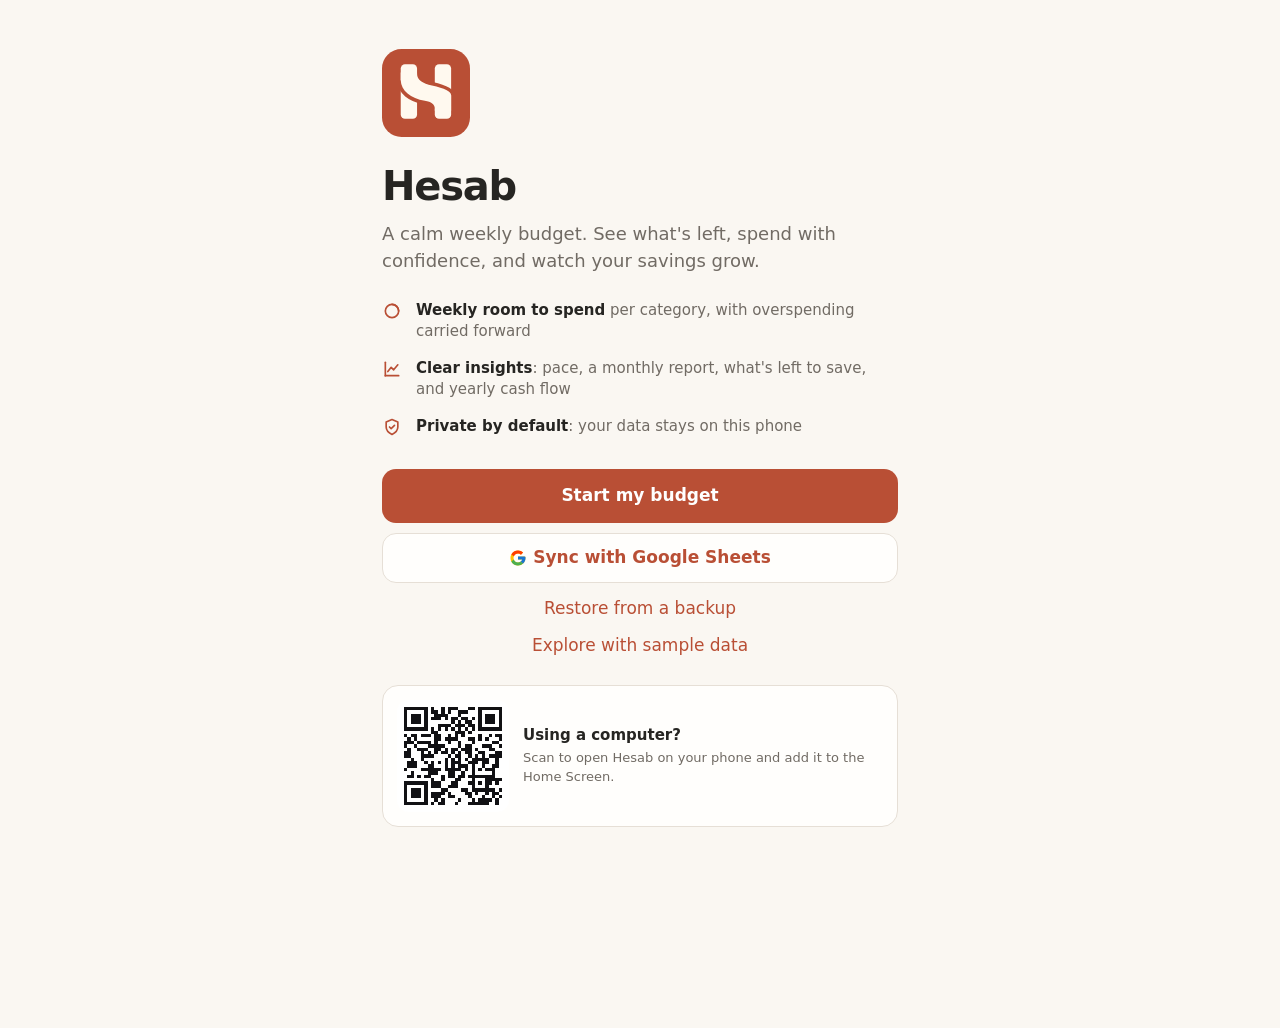
==== commit c5cddbc0: "Add files via upload" ====
--- a/index.html
+++ b/index.html
@@ -2,6 +2,9 @@
 <html lang="en">
 <head>
   <meta charset="utf-8">
+  <!-- Only Hesab's own files and Google's sign-in / Sheets / Picker may run or be contacted. -->
+  <meta http-equiv="Content-Security-Policy" content="default-src 'self'; script-src 'self' https://apis.google.com https://*.gstatic.com https://*.google.com; connect-src 'self' https://*.googleapis.com https://docs.google.com https://oauth2.googleapis.com; frame-src https://*.google.com; img-src 'self' data: blob: https://*.googleusercontent.com https://*.gstatic.com; style-src 'self' 'unsafe-inline' https://*.gstatic.com https://*.google.com; font-src 'self' data: https://*.gstatic.com; object-src 'none'; base-uri 'self'; form-action 'self'">
+  <meta name="referrer" content="strict-origin-when-cross-origin">
   <meta name="viewport" content="width=device-width, initial-scale=1, viewport-fit=cover, user-scalable=no">
   <title>Hesab</title>
   <meta name="description" content="Weekly budget tracker for your Google Sheet.">
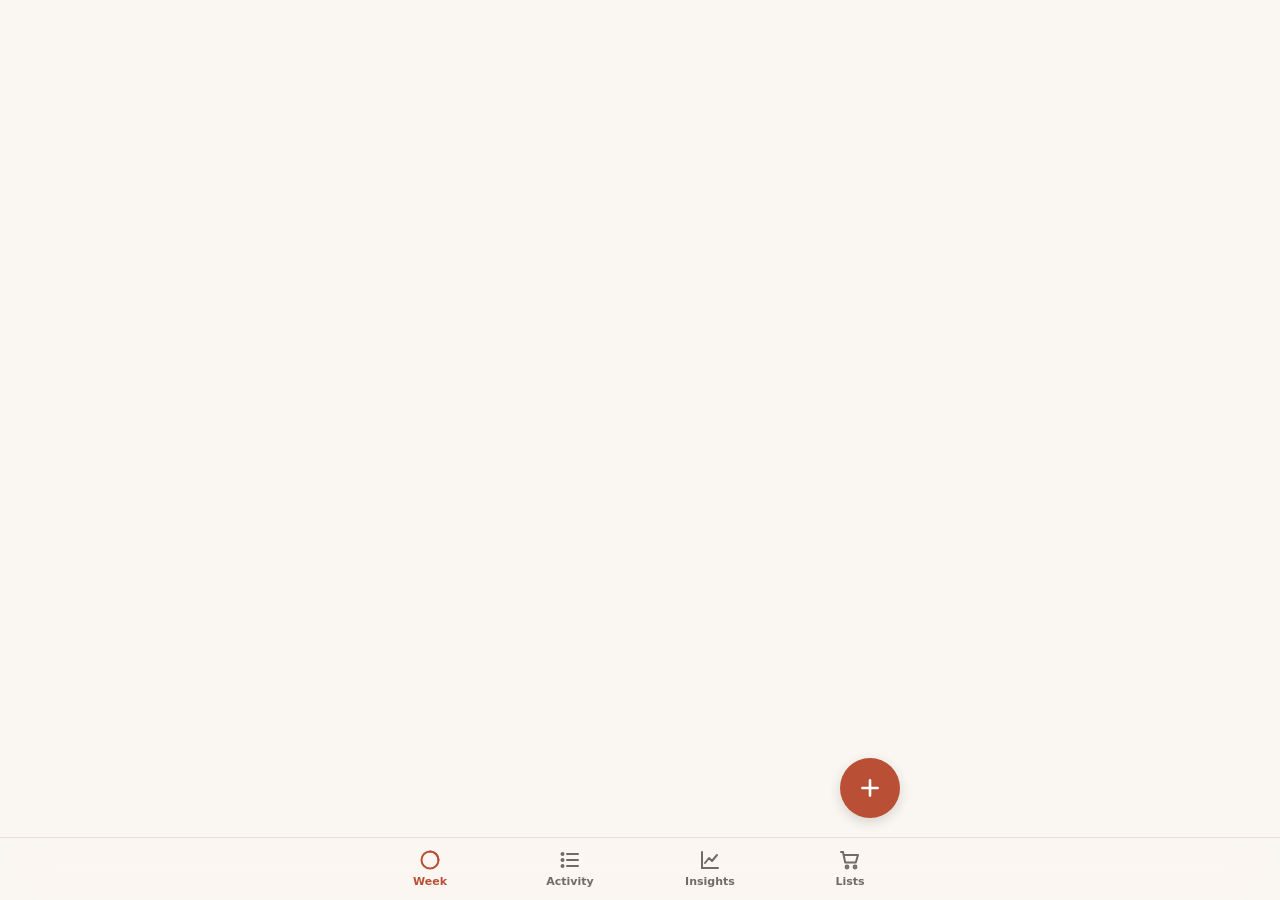
==== commit 77c0c1d4: "Temporary recovery: load working app.js from last good commit via raw.githubusercontent.com" ====
--- a/index.html
+++ b/index.html
@@ -2,8 +2,8 @@
 <html lang="en">
 <head>
   <meta charset="utf-8">
-  <!-- Only Hesab's own files and Google's sign-in / Sheets / Picker may run or be contacted. -->
-  <meta http-equiv="Content-Security-Policy" content="default-src 'self'; script-src 'self' https://apis.google.com https://*.gstatic.com https://*.google.com; connect-src 'self' https://*.googleapis.com https://docs.google.com https://oauth2.googleapis.com; frame-src https://*.google.com; img-src 'self' data: blob: https://*.googleusercontent.com https://*.gstatic.com; style-src 'self' 'unsafe-inline' https://*.gstatic.com https://*.google.com; font-src 'self' data: https://*.gstatic.com; object-src 'none'; base-uri 'self'; form-action 'self'">
+  <!-- Temporary recovery CSP: allows loading the last known-good app.js from GitHub raw while we restore the file. -->
+  <meta http-equiv="Content-Security-Policy" content="default-src 'self'; script-src 'self' https://raw.githubusercontent.com https://apis.google.com https://*.gstatic.com https://*.google.com; connect-src 'self' https://*.googleapis.com https://docs.google.com https://oauth2.googleapis.com; frame-src https://*.google.com; img-src 'self' data: blob: https://*.googleusercontent.com https://*.gstatic.com; style-src 'self' 'unsafe-inline' https://*.gstatic.com https://*.google.com; font-src 'self' data: https://*.gstatic.com; object-src 'none'; base-uri 'self'; form-action 'self'">
   <meta name="referrer" content="strict-origin-when-cross-origin">
   <meta name="viewport" content="width=device-width, initial-scale=1, viewport-fit=cover, user-scalable=no">
   <title>Hesab</title>
@@ -48,6 +48,7 @@
   </nav>
 
   <script src="qrcode.js"></script>
-  <script type="module" src="app.js"></script>
+  <!-- Temporary: load last known-good app.js from commit d2b9386 until the full file is restored in-repo -->
+  <script type="module" src="https://raw.githubusercontent.com/esmaeilSFU/hesab/d2b938619a82de967394c5c9d9929185d4d5fb80/app.js"></script>
 </body>
 </html>
--- a/app.css
+++ b/app.css
@@ -116,6 +116,17 @@
 
 /* hero */
 .hero { display: flex; align-items: center; gap: 18px; padding: 20px 18px; }
+.week-overview { padding: 16px; }
+.week-summary { display: grid; grid-template-columns: minmax(84px, 112px) minmax(0, 1fr); align-items: center; gap: 16px; min-width: 0; }
+.week-summary .hero-ring { width: 100%; height: auto; aspect-ratio: 1; min-width: 0; }
+.week-summary .ring { display: block; width: 100%; height: 100%; }
+.week-summary .hero-txt { min-width: 0; overflow-wrap: anywhere; }
+.week-summary .big { font-size: clamp(30px, 9vw, 36px); line-height: 1.05; overflow-wrap: anywhere; }
+.week-summary .sub { font-size: 14px; line-height: 1.35; white-space: normal; overflow-wrap: anywhere; }
+.week-summary .pill { margin-bottom: 5px; }
+.week-pace { border-top: 1px solid var(--border); margin-top: 14px; padding-top: 12px; }
+.week-pace .card-h { margin-bottom: 8px; }
+.week-pace .card-h h2 { font-size: 18px; }
 .hero-ring { position: relative; width: 132px; height: 132px; flex: none; }
 .ring-arc { animation: ringIn .9s cubic-bezier(.2, .8, .2, 1); }
 @keyframes ringIn { from { stroke-dasharray: 0 999; } }
@@ -133,6 +144,16 @@
 .sub { font-size: 14px; color: var(--muted); }
 .sub.em { color: var(--text); font-weight: 500; margin-top: 4px; }
 .warnTxt { color: var(--bad); margin-top: 2px; }
+@media (max-width: 380px) {
+  .week-overview { padding: 14px; }
+  .week-summary { grid-template-columns: 84px minmax(0, 1fr); gap: 12px; }
+  .week-summary .ring-c b { font-size: 21px; }
+  .week-summary .ring-c span { font-size: 11px; }
+  .week-summary .big { font-size: 32px; }
+  .week-summary .sub { font-size: 13px; }
+  .week-pace .legend { gap: 4px; font-size: 11px; }
+  .week-pace .legend i { margin-left: 2px; }
+}
 
 /* demo banner */
 .demo { display: flex; align-items: center; gap: 12px; text-align: left; padding: 14px 16px; width: 100%; }
@@ -572,3 +593,30 @@
 .l-x:active { background: var(--fill); color: var(--danger); }
 .l-addsec { display: flex; align-items: center; justify-content: center; gap: 6px; }
 .l-foot { display: flex; flex-wrap: wrap; justify-content: center; gap: 4px 18px; padding: 6px 0 10px; }
+
+/* ---- sharing ---- */
+body.view-only .fab { display: none; }
+#shRole { margin: 0; width: 190px; flex: none; }
+#shRole button { padding: 6px 10px; }
+.row.person { display: flex; flex-direction: row; align-items: center; gap: 10px; padding: 10px 0; min-height: 52px; }
+.row.person + .row.person { border-top: .5px solid var(--line); }
+.row.person > small { flex: none; }
+.p-ic { flex: none; width: 32px; height: 32px; border-radius: 50%; display: grid; place-items: center; background: var(--selection); color: var(--brand-text); font-weight: 700; font-size: 14px; }
+.p-t { flex: 1; min-width: 0; display: flex; flex-direction: column; }
+.p-t b { font-weight: 600; white-space: nowrap; overflow: hidden; text-overflow: ellipsis; }
+.p-t small { color: var(--text-secondary); font-size: 12.5px; white-space: nowrap; overflow: hidden; text-overflow: ellipsis; }
+
+/* ---- invest ---- */
+.plan-tiles.three { grid-template-columns: repeat(3, 1fr); }
+.left-grid b.invest { color: var(--success); }
+.left-grid span em { font-style: normal; font-size: 12px; color: var(--text-secondary); margin-left: 4px; }
+.left-grid .sub { font-weight: 600; border-top: 1px dashed var(--border); padding-top: 6px; }
+.left-grid .sub ~ b.subv { border-top: 1px dashed var(--border); padding-top: 6px; font-weight: 700; color: var(--text-primary); }
+.left-grid .sub ~ b.subv.soft { color: var(--text-secondary); }
+.invest-offer { display: flex; align-items: center; gap: 10px; margin-top: 12px; padding: 12px; border-radius: 14px; background: color-mix(in srgb, var(--success) 10%, transparent); }
+.invest-offer > span { color: var(--success); flex: none; }
+.invest-offer p { margin: 0; flex: 1; font-size: 14px; line-height: 1.4; }
+.invest-offer .primary.small { flex: none; width: auto; height: 38px; padding: 0 14px; font-size: 14px; background: var(--success); }
+.kept-r b small { display: block; font-size: 11px; font-weight: 500; color: var(--success); }
+.share-row .primary.small { width: auto; flex: none; height: 46px; padding: 0 20px; margin: 0; }
+.share-row .share-url { flex: 1; min-width: 0; }
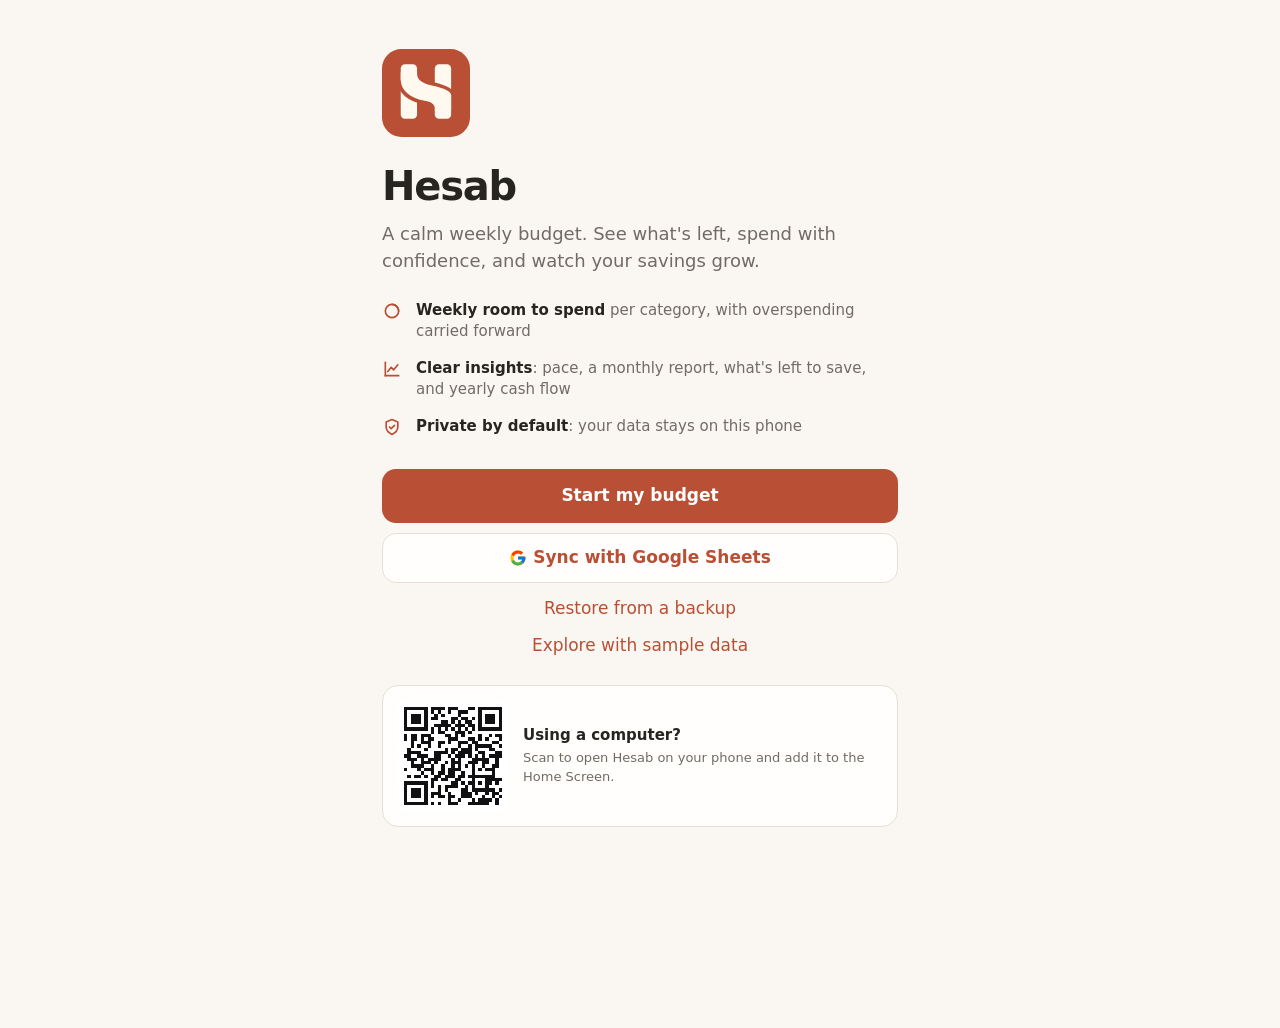
==== commit 0ff71932: "Restore original index.html CSP and remove temporary recovery comments" ====
--- a/index.html
+++ b/index.html
@@ -2,8 +2,8 @@
 <html lang="en">
 <head>
   <meta charset="utf-8">
-  <!-- Temporary recovery CSP: allows loading the last known-good app.js from GitHub raw while we restore the file. -->
-  <meta http-equiv="Content-Security-Policy" content="default-src 'self'; script-src 'self' https://raw.githubusercontent.com https://apis.google.com https://*.gstatic.com https://*.google.com; connect-src 'self' https://*.googleapis.com https://docs.google.com https://oauth2.googleapis.com; frame-src https://*.google.com; img-src 'self' data: blob: https://*.googleusercontent.com https://*.gstatic.com; style-src 'self' 'unsafe-inline' https://*.gstatic.com https://*.google.com; font-src 'self' data: https://*.gstatic.com; object-src 'none'; base-uri 'self'; form-action 'self'">
+  <!-- Only Hesab's own files and Google's sign-in / Sheets / Picker may run or be contacted. -->
+  <meta http-equiv="Content-Security-Policy" content="default-src 'self'; script-src 'self' https://apis.google.com https://*.gstatic.com https://*.google.com; connect-src 'self' https://*.googleapis.com https://docs.google.com https://oauth2.googleapis.com; frame-src https://*.google.com; img-src 'self' data: blob: https://*.googleusercontent.com https://*.gstatic.com; style-src 'self' 'unsafe-inline' https://*.gstatic.com https://*.google.com; font-src 'self' data: https://*.gstatic.com; object-src 'none'; base-uri 'self'; form-action 'self'">
   <meta name="referrer" content="strict-origin-when-cross-origin">
   <meta name="viewport" content="width=device-width, initial-scale=1, viewport-fit=cover, user-scalable=no">
   <title>Hesab</title>
@@ -48,7 +48,6 @@
   </nav>
 
   <script src="qrcode.js"></script>
-  <!-- Temporary: load last known-good app.js from commit d2b9386 until the full file is restored in-repo -->
-  <script type="module" src="https://raw.githubusercontent.com/esmaeilSFU/hesab/d2b938619a82de967394c5c9d9929185d4d5fb80/app.js"></script>
+  <script type="module" src="app.js"></script>
 </body>
 </html>
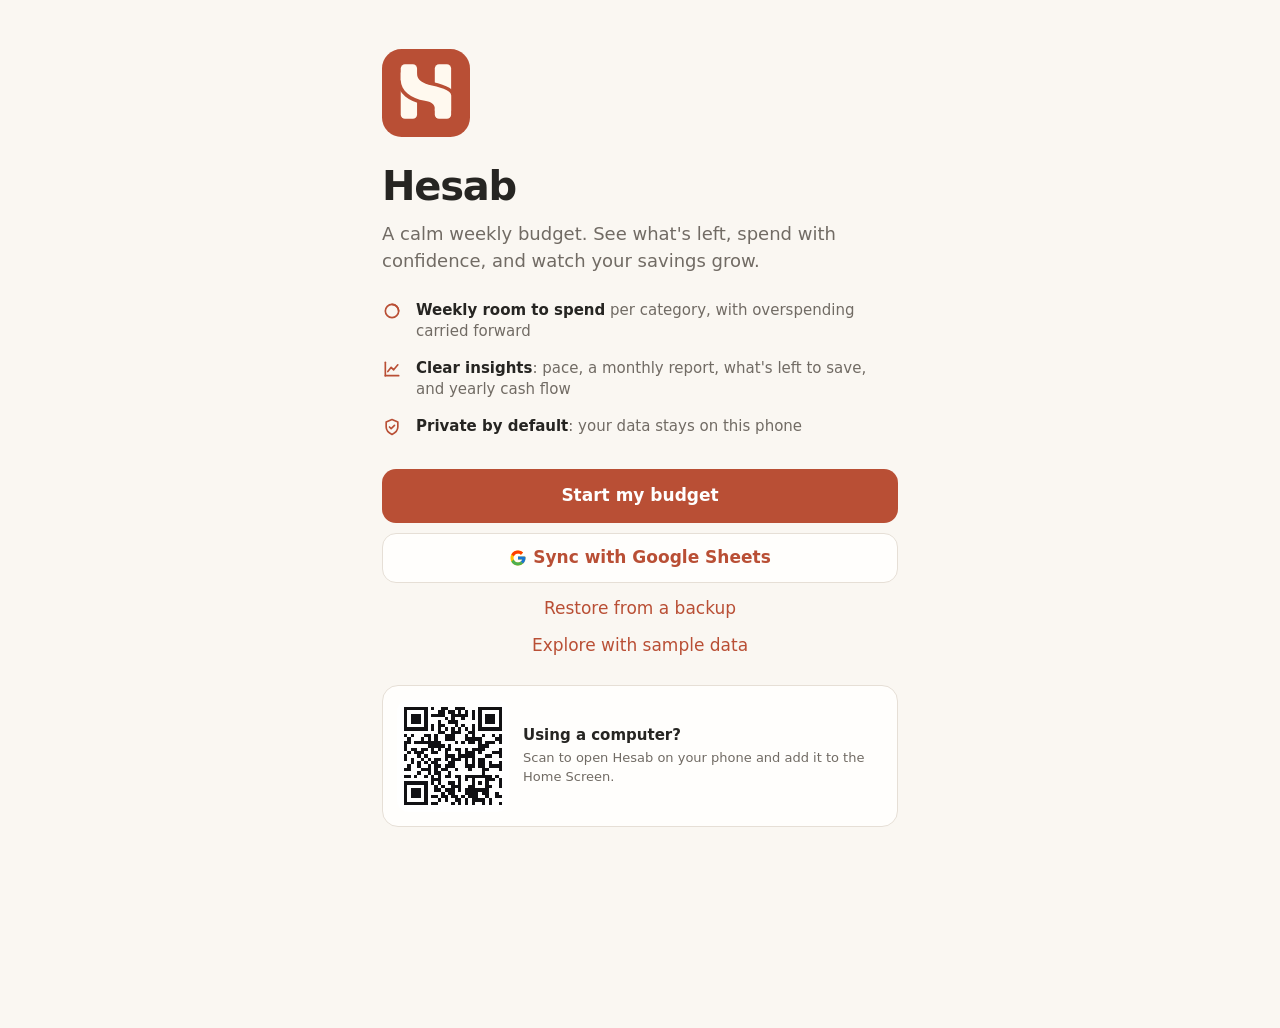
==== commit 55bfdd67: "redesign" ====
--- a/index.html
+++ b/index.html
@@ -21,25 +21,28 @@
   <link rel="manifest" href="manifest.webmanifest">
   <link rel="stylesheet" href="app.css">
 </head>
-<body>
-  <main id="view" aria-live="polite"></main>
+<body class="onboarding">
+  <main id="view" aria-live="polite">
+    <section class="card app-startup" aria-labelledby="startup-title">
+      <h1 id="startup-title">Hesab</h1>
+      <p>If Hesab stays on this screen, reload the page. If you opened <code>index.html</code> directly from the folder, start a local web server from the Hesab folder:</p>
+      <p><code>python -m http.server 5501 --bind 127.0.0.1</code></p>
+      <p>Then open <a class="link" href="http://127.0.0.1:5501/">the local Hesab app</a>.</p>
+    </section>
+  </main>
 
   <button class="fab" id="fab" aria-label="Add transaction">
     <svg width="26" height="26" viewBox="0 0 24 24" fill="none" stroke="currentColor" stroke-width="2.4" stroke-linecap="round" aria-hidden="true"><path d="M12 5v14M5 12h14"/></svg>
   </button>
 
   <nav class="tabbar" aria-label="Sections">
-    <button class="tab on" data-tab="week">
-      <svg width="24" height="24" viewBox="0 0 24 24" fill="none" stroke="currentColor" stroke-width="2" stroke-linecap="round" aria-hidden="true"><circle cx="12" cy="12" r="8.5"/><path d="M12 3.5a8.5 8.5 0 0 1 8.5 8.5"/></svg>
-      <span>Week</span>
+    <button class="tab on" data-tab="insights">
+      <svg width="24" height="24" viewBox="0 0 24 24" fill="none" stroke="currentColor" stroke-width="2" stroke-linecap="round" stroke-linejoin="round" aria-hidden="true"><path d="M4 20V4"/><path d="M4 20h16"/><path d="m7 15 4-5 3 3 5-6"/></svg>
+      <span>Insights</span>
     </button>
     <button class="tab" data-tab="activity">
       <svg width="24" height="24" viewBox="0 0 24 24" fill="none" stroke="currentColor" stroke-width="2" stroke-linecap="round" aria-hidden="true"><path d="M9 6h11M9 12h11M9 18h11"/><circle cx="4.5" cy="6" r="1"/><circle cx="4.5" cy="12" r="1"/><circle cx="4.5" cy="18" r="1"/></svg>
       <span>Activity</span>
-    </button>
-    <button class="tab" data-tab="insights">
-      <svg width="24" height="24" viewBox="0 0 24 24" fill="none" stroke="currentColor" stroke-width="2" stroke-linecap="round" stroke-linejoin="round" aria-hidden="true"><path d="M4 20V4"/><path d="M4 20h16"/><path d="m7 15 4-5 3 3 5-6"/></svg>
-      <span>Insights</span>
     </button>
     <button class="tab" data-tab="lists">
       <svg width="24" height="24" viewBox="0 0 24 24" fill="none" stroke="currentColor" stroke-width="2" stroke-linecap="round" stroke-linejoin="round" aria-hidden="true"><path d="M3 4h2l2.2 10.5h10.6L20 7H6.3"/><circle cx="9" cy="19" r="1.4"/><circle cx="17" cy="19" r="1.4"/></svg>
--- a/app.css
+++ b/app.css
@@ -87,6 +87,9 @@
   animation: fade .28s ease;
 }
 @keyframes fade { from { opacity: .4; transform: translateY(4px); } to { opacity: 1; transform: none; } }
+
+.app-startup { overflow-wrap: anywhere; }
+.app-startup p { margin-top: 10px; }
 
 /* ───── header */
 .hdr { padding: 6px 2px 4px; }
@@ -620,3 +623,103 @@
 .kept-r b small { display: block; font-size: 11px; font-weight: 500; color: var(--success); }
 .share-row .primary.small { width: auto; flex: none; height: 46px; padding: 0 20px; margin: 0; }
 .share-row .share-url { flex: 1; min-width: 0; }
+
+/* Insights period dashboard */
+.insight-period { grid-auto-flow: initial; grid-template-columns: repeat(2, minmax(0, 1fr)); }
+.insight-secondary { display: flex; justify-content: center; gap: 18px; }
+.insight-secondary button { font-size: 13px; padding: 10px 6px; }
+.insight-secondary button[aria-pressed="true"] { font-weight: 700; text-decoration: underline; }
+.carry-switch { display: inline-flex; align-items: center; gap: 5px; color: var(--brand-text); font-size: 12px; white-space: nowrap; }
+.carry-switch i { position: relative; width: 30px; height: 18px; border-radius: 99px; background: var(--fill); transition: background .18s; }
+.carry-switch i::after { content: ""; position: absolute; top: 2px; left: 2px; width: 14px; height: 14px; border-radius: 50%; background: var(--surface); box-shadow: 0 1px 2px rgba(0,0,0,.18); transition: transform .18s; }
+.carry-switch[aria-checked="true"] i { background: var(--warn); }
+.carry-switch[aria-checked="true"] i::after { transform: translateX(12px); }
+.period-overview { padding: 14px; }
+.period-summary { display: flex; align-items: center; gap: 14px; }
+.period-ring { position: relative; flex: none; width: 92px; height: 92px; }
+.period-ring .ring { display: block; width: 100%; height: 100%; }
+.period-ring-label { position: absolute; inset: 0; display: flex; flex-direction: column; align-items: center; justify-content: center; line-height: 1.1; }
+.period-ring-label b { font-size: 20px; font-weight: 700; }
+.period-ring-label span { color: var(--text-secondary); font-size: 11px; margin-top: 3px; }
+.period-copy { display: flex; flex-direction: column; align-items: flex-start; min-width: 0; }
+.period-copy > * { max-width: 100%; overflow-wrap: anywhere; }
+.period-copy .pill { margin-bottom: 4px; }
+.period-value { display: flex; align-items: baseline; flex-wrap: wrap; gap: 2px 8px; }
+.period-amount { font-size: clamp(25px, 7vw, 32px); letter-spacing: -.03em; line-height: 1.1; margin: 1px 0 3px; }
+.carry-note { color: var(--warning); }
+.period-chart { border-top: 1px solid var(--border); margin-top: 12px; padding-top: 10px; }
+.period-chart .card-h { margin-bottom: 4px; }
+.period-chart .card-h h2 { font-size: 16px; }
+.period-chart .chart { max-height: 140px; }
+main#view[data-tab="insights"] { gap: 10px; }
+[data-tab="insights"] .hdr { padding-bottom: 0; }
+[data-tab="insights"] .hdr h1 { font-size: 32px; }
+[data-tab="insights"] .hdr p { font-size: 13px; }
+[data-tab="insights"] .card-h { flex-wrap: wrap; gap: 4px 10px; }
+[data-tab="insights"] .card-h h2 { font-size: 17px; }
+[data-tab="insights"] .legend { flex-wrap: wrap; }
+[data-tab="insights"] .stepper { padding: 5px 8px; border-radius: 12px; }
+[data-tab="insights"] .stepper .chev { width: 34px; height: 34px; flex: none; }
+[data-tab="insights"] .stepper > div { min-width: 0; }
+[data-tab="insights"] .guide li { padding: 8px; border-radius: 8px; border-inline-start: 2px solid var(--line); background: var(--fill2); }
+[data-tab="insights"] .guide li.good { border-inline-start-color: var(--good); }
+[data-tab="insights"] .guide li.warn { border-inline-start-color: var(--warn); }
+[data-tab="insights"] .guide li.bad { border-inline-start-color: var(--bad); }
+[data-tab="insights"] .cl-top { flex-wrap: wrap; gap: 2px 8px; }
+[data-tab="insights"] .cl-n { white-space: normal; overflow-wrap: anywhere; }
+[data-tab="insights"] .cl-r { margin-inline-start: auto; }
+.chart .forecast { fill: none; stroke: var(--brand-text); stroke-width: 1.5; stroke-dasharray: 2 3; }
+.lg-forecast { width: 14px !important; height: 0 !important; border-top: 2px dotted var(--brand-text); border-radius: 0 !important; }
+.lg-over { width: 6px !important; height: 6px !important; border-radius: 50% !important; background: var(--bad); }
+.month-overview .period-chart .chart, .week-insights-overview .period-chart .chart { max-height: none; }
+.week-insights-overview.period-warn .ring-arc { stroke: var(--warn); }
+.week-insights-overview.period-bad .ring-arc { stroke: var(--bad); }
+.week-insights-overview.period-good .ring-arc { stroke: var(--spend); }
+.month-good .ring-arc { stroke: var(--good); }
+.month-warn .ring-arc { stroke: var(--warn); }
+.month-bad .ring-arc { stroke: var(--bad); }
+.month-status { padding-inline: 0; margin-top: 4px; }
+.month-status.good, .month-status.warn, .month-status.bad { background: transparent; }
+.month-status.neutral { color: var(--muted); }
+.pace-over path { fill: none; stroke: var(--bad); stroke-width: 1; stroke-dasharray: 2 2; opacity: .72; }
+.pace-over circle { fill: var(--bad); stroke: var(--surface); stroke-width: 1; }
+.pace-over text { fill: var(--bad); font-size: 10px; font-weight: 700; paint-order: stroke; stroke: var(--surface); stroke-width: 4; stroke-linejoin: round; }
+.category-chart { display: grid; grid-template-columns: repeat(var(--columns), minmax(0, 1fr)); gap: 6px; }
+.category-column { display: grid; grid-template-rows: 75px auto; gap: 5px; padding-top: 14px; text-align: center; font-size: 11px; min-width: 0; }
+.category-column span { color: var(--muted); line-height: 1.15; overflow-wrap: anywhere; }
+.category-column small { display: block; margin-top: 2px; font-size: 10px; }
+.category-track { position: relative; border-bottom: 1px solid var(--line); }
+.category-spent { position: absolute; bottom: 0; left: 30%; width: 40%; height: var(--height); border-radius: 3px 3px 0 0; background: var(--spend); }
+.category-spent.over { background: var(--bad); }
+.category-target { position: absolute; bottom: var(--height); left: 12%; width: 76%; border-top: 1px dashed var(--muted); }
+.category-target.adjusted { border-top-color: var(--warn); z-index: 1; }
+.category-amount { position: absolute; bottom: calc(var(--height) + 2px); left: 50%; transform: translateX(-50%); white-space: nowrap; font-size: clamp(9px, 2.6vw, 12px); }
+.category-amount.over { color: var(--bad); }
+.lg-square { background: var(--spend); border-radius: 1px !important; }
+.lg-adjusted { width: 14px !important; height: 0 !important; border-top: 2px dashed var(--warn); border-radius: 0 !important; }
+.guide-title { display: block; margin-bottom: 2px; }
+.guide .bad .guide-title { color: var(--bad); }
+.guide .warn .guide-title { color: var(--warn); }
+.guide .good .guide-title { color: var(--good); }
+.chart-sr { position: absolute; width: 1px; height: 1px; padding: 0; overflow: hidden; clip-path: inset(50%); white-space: nowrap; }
+.lists:has(.l-title) { gap: 8px; }
+.l-top { padding-top: 4px; gap: 8px; }
+.l-top .muted { text-align: end; font-size: 13px; }
+.l-title { font-size: clamp(22px, 7vw, 32px); }
+.l-sec { padding-inline: 12px; border-radius: 12px; }
+.l-item { min-height: 44px; gap: 9px; }
+.l-text { padding-block: 10px; font-size: 16px; }
+.l-check { width: 23px; height: 23px; }
+.l-sec .l-x { width: 36px; height: 40px; }
+.l-foot .txt-btn { font-size: 13px; }
+.l-storage { margin-top: -8px; }
+@media (max-width: 360px) {
+  .period-overview { padding: 12px; }
+  .period-summary { gap: 10px; }
+  .period-ring { width: 80px; height: 80px; }
+  .period-ring-label b { font-size: 18px; }
+  .period-amount { font-size: 25px; }
+  [data-tab="insights"] .brand { gap: 5px; }
+  [data-tab="insights"] .hdr-actions { gap: 4px; }
+  [data-tab="insights"] .eyebrow { overflow-wrap: anywhere; }
+}
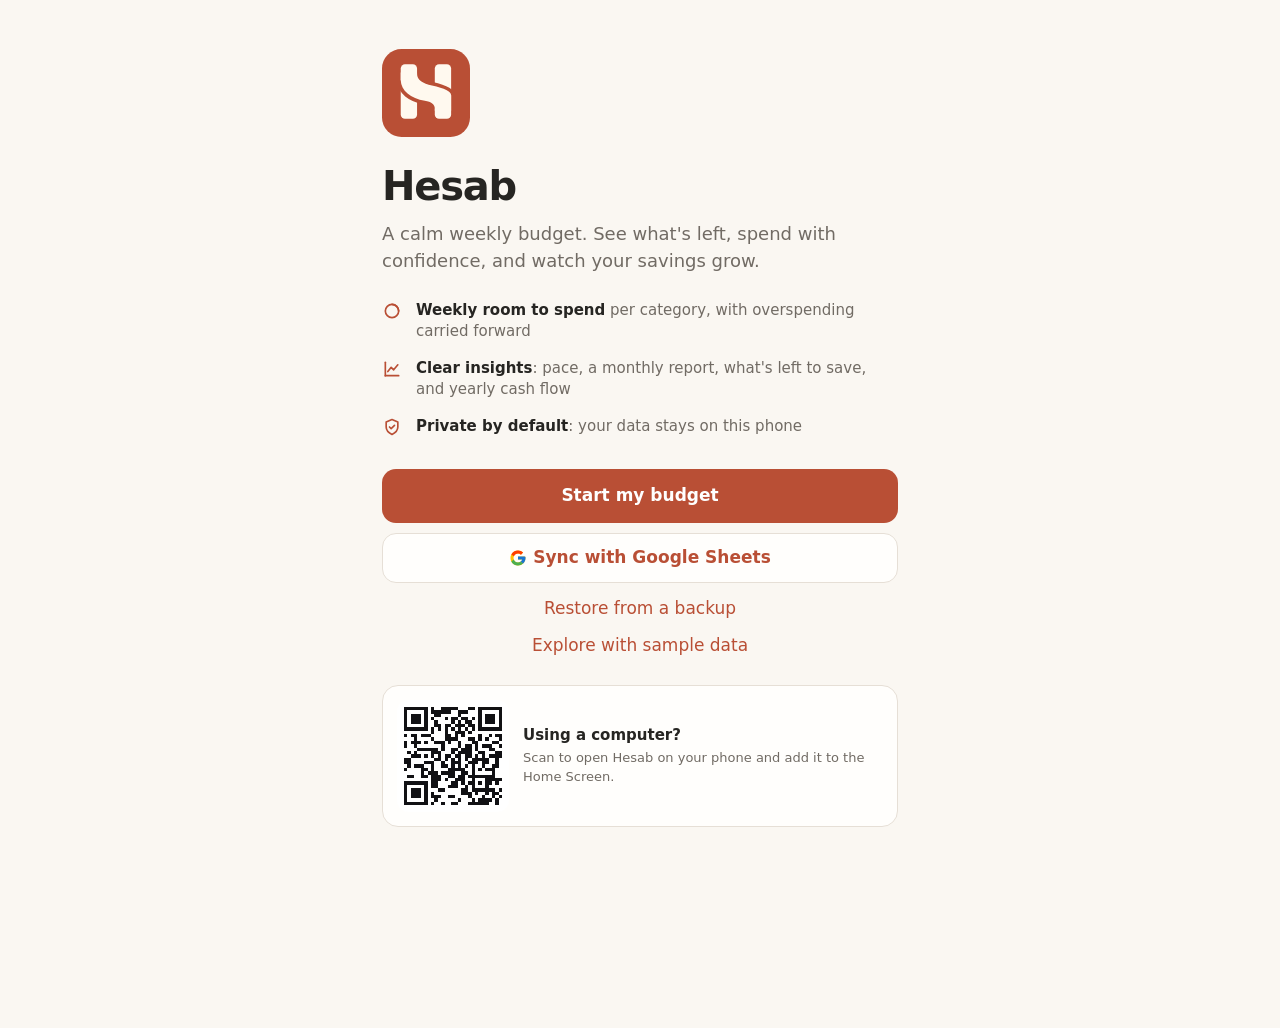
==== commit 2f838c3e: "ui updtaed" ====
--- a/index.html
+++ b/index.html
@@ -48,6 +48,10 @@
       <svg width="24" height="24" viewBox="0 0 24 24" fill="none" stroke="currentColor" stroke-width="2" stroke-linecap="round" stroke-linejoin="round" aria-hidden="true"><path d="M3 4h2l2.2 10.5h10.6L20 7H6.3"/><circle cx="9" cy="19" r="1.4"/><circle cx="17" cy="19" r="1.4"/></svg>
       <span>Lists</span>
     </button>
+    <button class="tab" data-tab="settings" aria-label="You">
+      <svg width="24" height="24" viewBox="0 0 24 24" fill="none" stroke="currentColor" stroke-width="2" stroke-linecap="round" stroke-linejoin="round" aria-hidden="true"><circle cx="12" cy="8" r="3.5"/><path d="M4.8 20a7.2 7.2 0 0 1 14.4 0"/></svg>
+      <span>You</span>
+    </button>
   </nav>
 
   <script src="qrcode.js"></script>
--- a/app.css
+++ b/app.css
@@ -309,6 +309,10 @@
 .txt-btn.bad { color: var(--bad); }
 .txt-btn.center { display: block; margin: 12px auto 0; text-align: center; }
 .sheet-scroll { overflow-y: auto; flex: 1; margin: 0 -16px; padding: 0 16px 20px; -webkit-overflow-scrolling: touch; }
+.settings-header { padding: 6px 2px 4px; }
+.settings-header h1 { font-size: 30px; }
+.settings-scroll { display: flex; flex-direction: column; gap: 0; padding-bottom: 20px; -webkit-overflow-scrolling: touch; }
+main#view[data-tab="settings"] { gap: 10px; }
 
 /* entry */
 .amount { display: flex; justify-content: center; align-items: flex-start; gap: 2px; font-size: 56px; font-weight: 700; letter-spacing: -.03em; padding: 4px 0 10px; }
@@ -639,7 +643,7 @@
 .period-ring { position: relative; flex: none; width: 92px; height: 92px; }
 .period-ring .ring { display: block; width: 100%; height: 100%; }
 .period-ring-label { position: absolute; inset: 0; display: flex; flex-direction: column; align-items: center; justify-content: center; line-height: 1.1; }
-.period-ring-label b { font-size: 20px; font-weight: 700; }
+.period-ring-label b { font-size: 13.33px; font-weight: 700; }
 .period-ring-label span { color: var(--text-secondary); font-size: 11px; margin-top: 3px; }
 .period-copy { display: flex; flex-direction: column; align-items: flex-start; min-width: 0; }
 .period-copy > * { max-width: 100%; overflow-wrap: anywhere; }
@@ -684,9 +688,9 @@
 .pace-over path { fill: none; stroke: var(--bad); stroke-width: 1; stroke-dasharray: 2 2; opacity: .72; }
 .pace-over circle { fill: var(--bad); stroke: var(--surface); stroke-width: 1; }
 .pace-over text { fill: var(--bad); font-size: 10px; font-weight: 700; paint-order: stroke; stroke: var(--surface); stroke-width: 4; stroke-linejoin: round; }
-.category-chart { display: grid; grid-template-columns: repeat(var(--columns), minmax(0, 1fr)); gap: 6px; }
+.category-chart { display: grid; grid-template-columns: repeat(var(--columns), minmax(0, 1fr)); gap: 4px; width: 100%; min-width: 0; overflow: visible; }
 .category-column { display: grid; grid-template-rows: 75px auto; gap: 5px; padding-top: 14px; text-align: center; font-size: 11px; min-width: 0; }
-.category-column span { color: var(--muted); line-height: 1.15; overflow-wrap: anywhere; }
+.category-column > span:not(.chart-sr) { color: var(--muted); line-height: 1.15; overflow-wrap: anywhere; }
 .category-column small { display: block; margin-top: 2px; font-size: 10px; }
 .category-track { position: relative; border-bottom: 1px solid var(--line); }
 .category-spent { position: absolute; bottom: 0; left: 30%; width: 40%; height: var(--height); border-radius: 3px 3px 0 0; background: var(--spend); }
@@ -717,9 +721,16 @@
   .period-overview { padding: 12px; }
   .period-summary { gap: 10px; }
   .period-ring { width: 80px; height: 80px; }
-  .period-ring-label b { font-size: 18px; }
+  .period-ring-label b { font-size: 12px; }
   .period-amount { font-size: 25px; }
   [data-tab="insights"] .brand { gap: 5px; }
   [data-tab="insights"] .hdr-actions { gap: 4px; }
   [data-tab="insights"] .eyebrow { overflow-wrap: anywhere; }
 }
+@media (max-width: 480px) {
+  .category-chart { gap: 2px; }
+  .category-column { grid-template-rows: 68px 96px; gap: 3px; font-size: 9px; }
+  .category-column > span:not(.chart-sr) { writing-mode: vertical-rl; transform: rotate(180deg); justify-self: center; align-self: start; white-space: nowrap; }
+  .category-column small { display: none; }
+  .category-amount { font-size: 8px; }
+}
